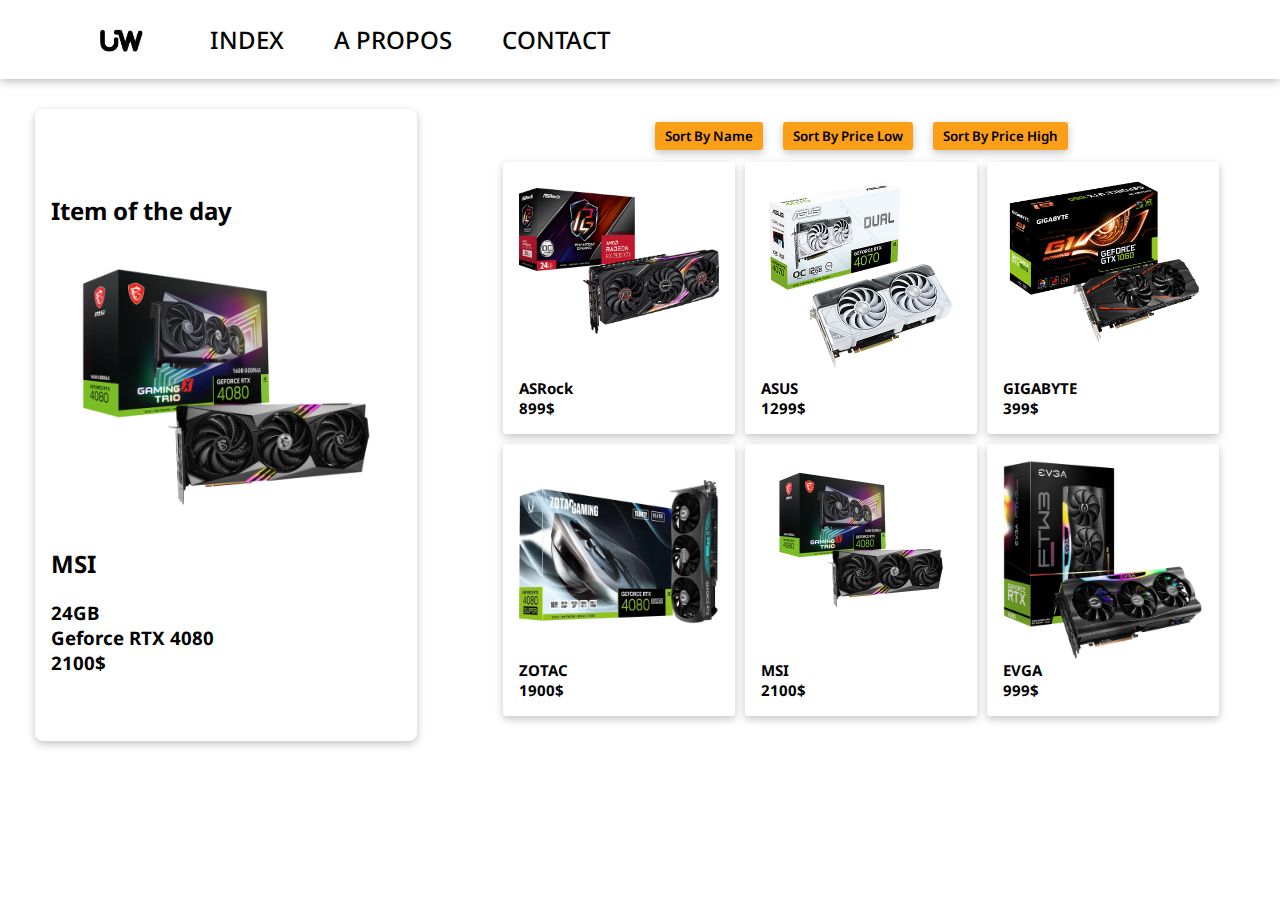
==== index.html @ 86b434c4 "Examen JAVAScript" ====
<!DOCTYPE html>
<html lang="en">
<head>
    <meta charset="UTF-8">
    <meta name="viewport" content="width=device-width, initial-scale=1.0">
    <title>Uwon - Home</title>
    <link rel="stylesheet" href="assets/css/style.css">
    <script src="assets/js/navigation.js" defer></script>
    <script src="assets/js/accueil.js" defer></script>
</head>
<body>
    <nav>
        <img src="assets/img/uwon-logo.png" alt="">
    </nav>
    <main>
        <section class="product-details">
            
        </section>
        <section class="grid-container">
            <div class="filter">
                <button class="byName">Sort By Name</button>
                <button class="byPriceLow">Sort By Price Low</button>
                <button class="byPriceHigh">Sort By Price High</button>
            </div>
            <div class="product-grid">
                
            </div>
        </section>
    </main>
</body>
</html>
---- assets/css/style.css ----
@import url('https://fonts.googleapis.com/css2?family=Noto+Sans:ital,wght@0,100..900;1,100..900&display=swap');

body {
    margin: 0;
    padding: 0;
}

main {
    display: flex;
    justify-content: center;
    align-items: center;
    flex-wrap: wrap;
    gap: 60px;
    width: 100%;
    margin-block: 30px;
}

nav a {
    text-decoration: none;
    color: black;
    font-size:24px;
    text-transform: uppercase;
    font-family: "Noto Sans";
    font-weight: 500;
}

nav a:hover {
    text-decoration: underline;
    text-decoration-thickness: 4px;
}

nav {
    display: flex;
    align-items: center;
    gap: 50px;
    padding-left: 5em;
    background-color: white;
    box-shadow: rgba(0, 0, 0, 0.24) 0px 3px 8px;
    
}

button {
    background-color: rgb(250, 159, 23);
    border: none;
    font-family: sans-serif;
    padding: 5px 10px;
    border-radius: 3px;
    font-weight: 600;
    transition: 0.22s ease-in-out;
    box-shadow: rgba(0, 0, 0, 0.24) 0px 3px 8px;
    font-family: "Noto Sans";
}

button:hover {
    background-color: rgb(255, 192, 98);
    transform: scale(1.05);
    box-shadow: rgba(0, 0, 0, 0.24) 0px 6px 8px;
}

nav img {
   width: 80px;
} 

.current {
    color: rgb(250, 159, 23);
    font-weight: 800;
}

.detail-item {
    min-height: 600px;
}

.product-details img {
    max-width: 900px;
}


.grid-container {
    width: 60%;
    display: flex;
    flex-direction: column;
    justify-content: center;
    align-items: center;
    
}

.filter {
    display: flex;
    gap: 20px;
}

.product-grid {
    display: grid;
    grid-template-columns: repeat(3, 1fr);
    grid-gap: 10px;
    grid-auto-rows: minmax(100px, auto);
    height: 100%;
    padding: 0.75em;
    
}

.item h2 {
    margin: 0;
    font-size: 15px;
}

.item img{
    max-width: 200px;

}

.item {
    display: flex;
    flex-direction: column;
    justify-content: space-between;
    box-shadow: rgba(0, 0, 0, 0.24) 0px 3px 8px;
    font-family: "Noto Sans";
    transition: 0.22s ease-in-out;
    padding: 1em;
    border-radius: 3px;
}

.item div {
    display: flex;
    flex-direction: column;
    justify-content: flex-start;
}

.item h3 {
    font-size: 10px;
}



.item:hover {
    transform: scale(1.05);
    box-shadow: rgba(0, 0, 0, 0.24) 0px 6px 8px;
    cursor: pointer;
}

.clicked {
    background-color: rgba(177, 176, 176, 0.658);
}

.button-buy {
    text-decoration: none;
    background-color: rgb(250, 159, 23);
    color: black;
    padding: 0.5em;
    font-family: "Noto Sans";
    border-radius: 5px;
    box-shadow: rgba(0, 0, 0, 0.24) 0px 3px 8px;
    transition: 0.22s ease-in-out;
    font-size: 10px;
}

.button-buy:hover {
    background-color: rgb(255, 199, 115);
    box-shadow: rgba(0, 0, 0, 0.24) 0px 6px 8px;
}

.detail-item {
    display: flex;
    flex-direction: column;
    justify-content: center;
    align-items: flex-start;
    padding: 1em;
    box-shadow: rgba(0, 0, 0, 0.24) 0px 3px 8px;
    font-family: "Noto Sans";
    border-radius: 8px;
    transition: 0.22s ease-in-out;
}
.detail-item img {
    width: 350px;
}

.product-details h3 {
    margin: 0;
}
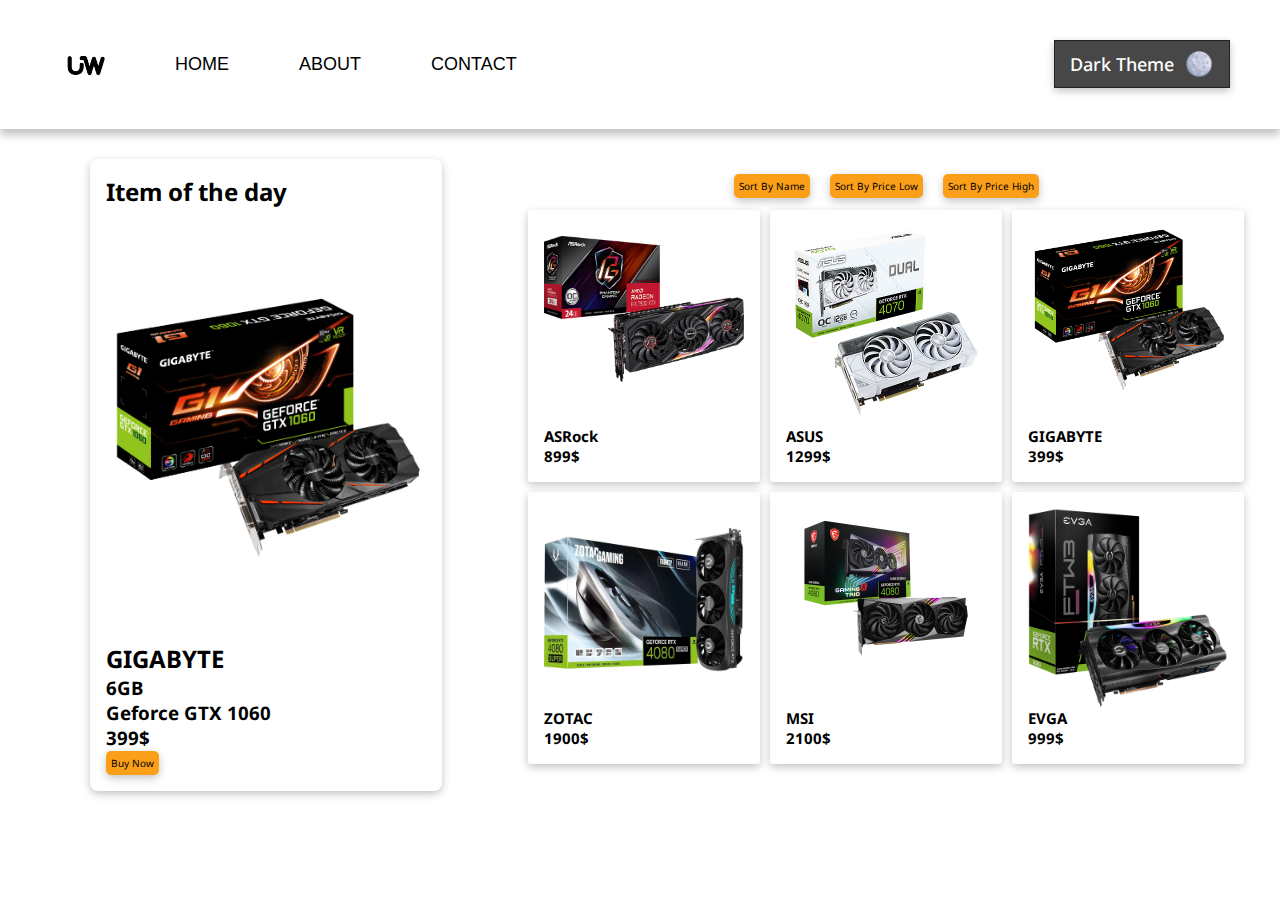
==== commit 5af97b9c: "Changed home.html to index.html" ====
--- a/index.html
+++ b/index.html
@@ -1,31 +1,38 @@
 <!DOCTYPE html>
 <html lang="en">
-<head>
-    <meta charset="UTF-8">
-    <meta name="viewport" content="width=device-width, initial-scale=1.0">
+  <head>
+    <meta charset="UTF-8" />
+    <meta name="viewport" content="width=device-width, initial-scale=1.0" />
     <title>Uwon - Home</title>
-    <link rel="stylesheet" href="assets/css/style.css">
-    <script src="assets/js/navigation.js" defer></script>
-    <script src="assets/js/accueil.js" defer></script>
-</head>
-<body>
+    <link rel="stylesheet" href="assets/css/general.css" />
+    <script src="assets/js/home.js" type="module"></script>
+  </head>
+  <body data-theme="light">
     <nav>
-        <img src="assets/img/uwon-logo.png" alt="">
+      <div class="link">
+        <img class="logo" src="assets/img/uwon-logo.png" alt="" />
+      </div>
+      <div class="theme">
+        <div class="button-theme light hideButton" data-mode="light">
+          <p>Light Theme</p>
+          <img src="assets/imageContent/sun.png" alt="" />
+        </div>
+        <div class="button-theme dark" data-mode="dark">
+          <p>Dark Theme</p>
+          <img src="assets/imageContent/full-moon.png" alt="" />
+        </div>
+      </div>
     </nav>
-    <main>
-        <section class="product-details">
-            
-        </section>
-        <section class="grid-container">
-            <div class="filter">
-                <button class="byName">Sort By Name</button>
-                <button class="byPriceLow">Sort By Price Low</button>
-                <button class="byPriceHigh">Sort By Price High</button>
-            </div>
-            <div class="product-grid">
-                
-            </div>
-        </section>
+    <main class="product-section">
+      <section class="product-details"></section>
+      <section class="grid-container">
+        <div class="filter">
+          <button class="byName">Sort By Name</button>
+          <button class="byPriceLow">Sort By Price Low</button>
+          <button class="byPriceHigh">Sort By Price High</button>
+        </div>
+        <div class="product-grid"></div>
+      </section>
     </main>
-</body>
-</html>+  </body>
+</html>
--- a/assets/css/general.css
+++ b/assets/css/general.css
@@ -0,0 +1,45 @@
+@import url(aboutStyle.css);
+@import url(formStyle.css);
+@import url(home.css);
+@import url(composante/theme.css);
+@import url(composante/scrollEffect.css);
+@import url(confirmedPage.css);
+
+@import url(navigation.css);
+
+@import url("https://fonts.googleapis.com/css2?family=Noto+Sans:ital,wght@0,100..900;1,100..900&display=swap");
+
+* {
+  margin: 0;
+  padding: 0;
+}
+
+[data-theme="dark"] {
+  --background-color: rgb(51, 51, 51);
+  --navigation-background: rgb(85, 85, 85);
+  --font-color: rgb(255, 255, 255);
+}
+
+[data-theme="light"] {
+  --background-color: rgb(255, 255, 255);
+  --navigation-background: rgb(255, 255, 255);
+  --font-color: rgb(0, 0, 0);
+}
+
+body {
+  background-color: var(--background-color);
+  color: var(--font-color);
+
+  transition: all 0.5s linear;
+
+  & nav {
+    background-color: var(--navigation-background);
+
+    transition: all 0.5s linear;
+
+    & a {
+      color: var(--font-color);
+      transition: all 0.5s linear;
+    }
+  }
+}
